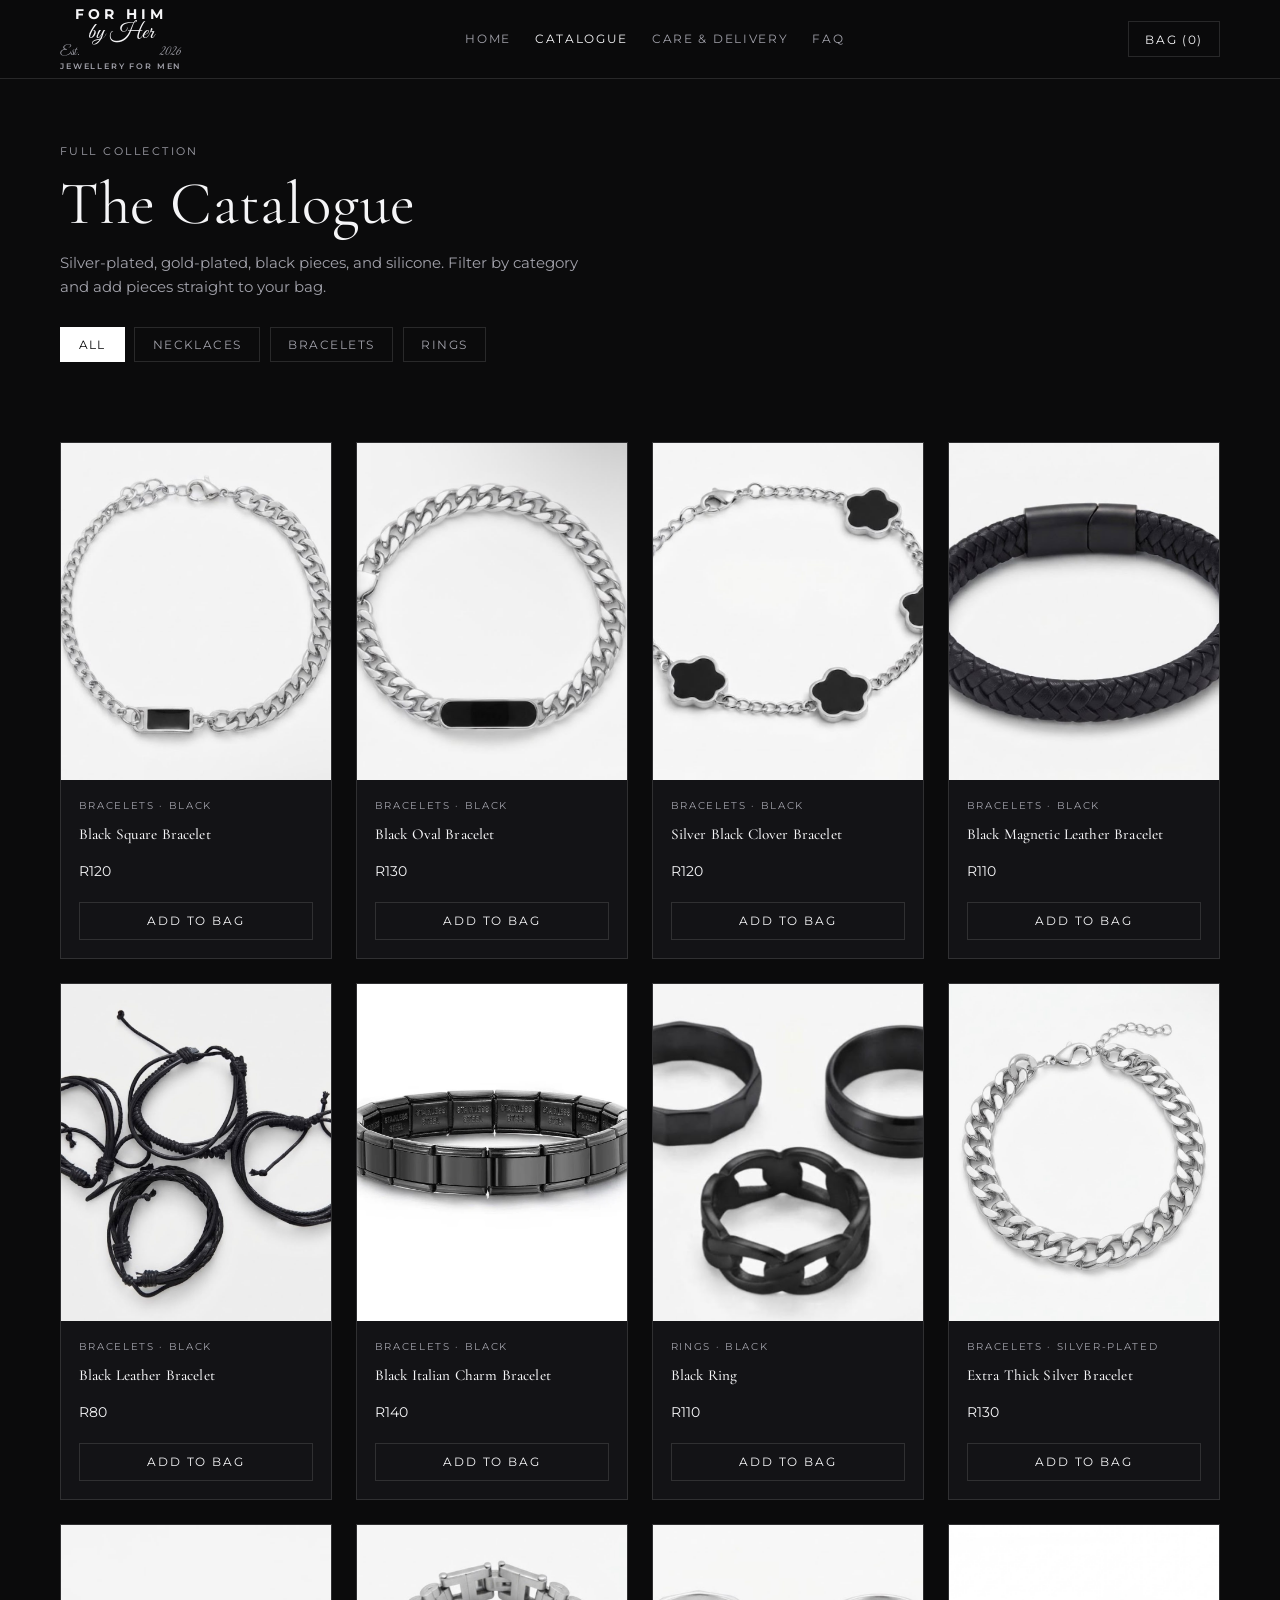
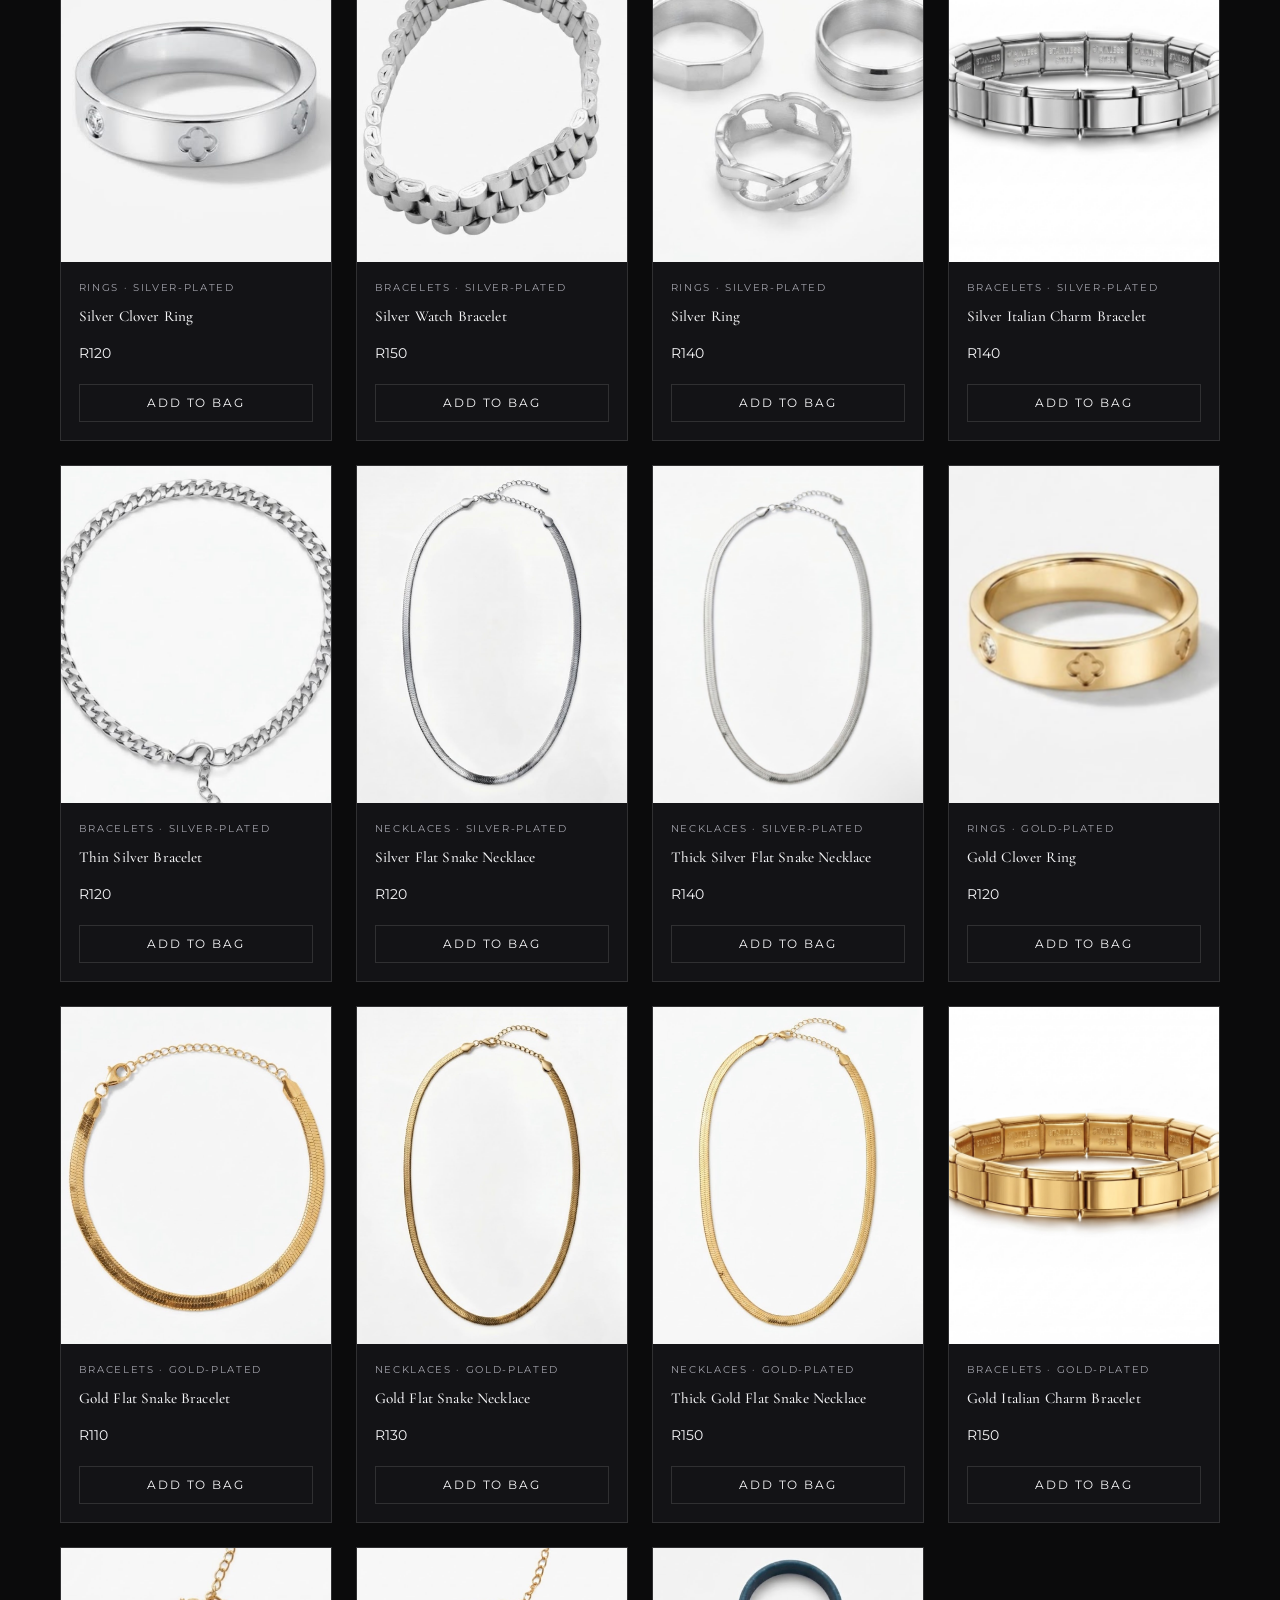
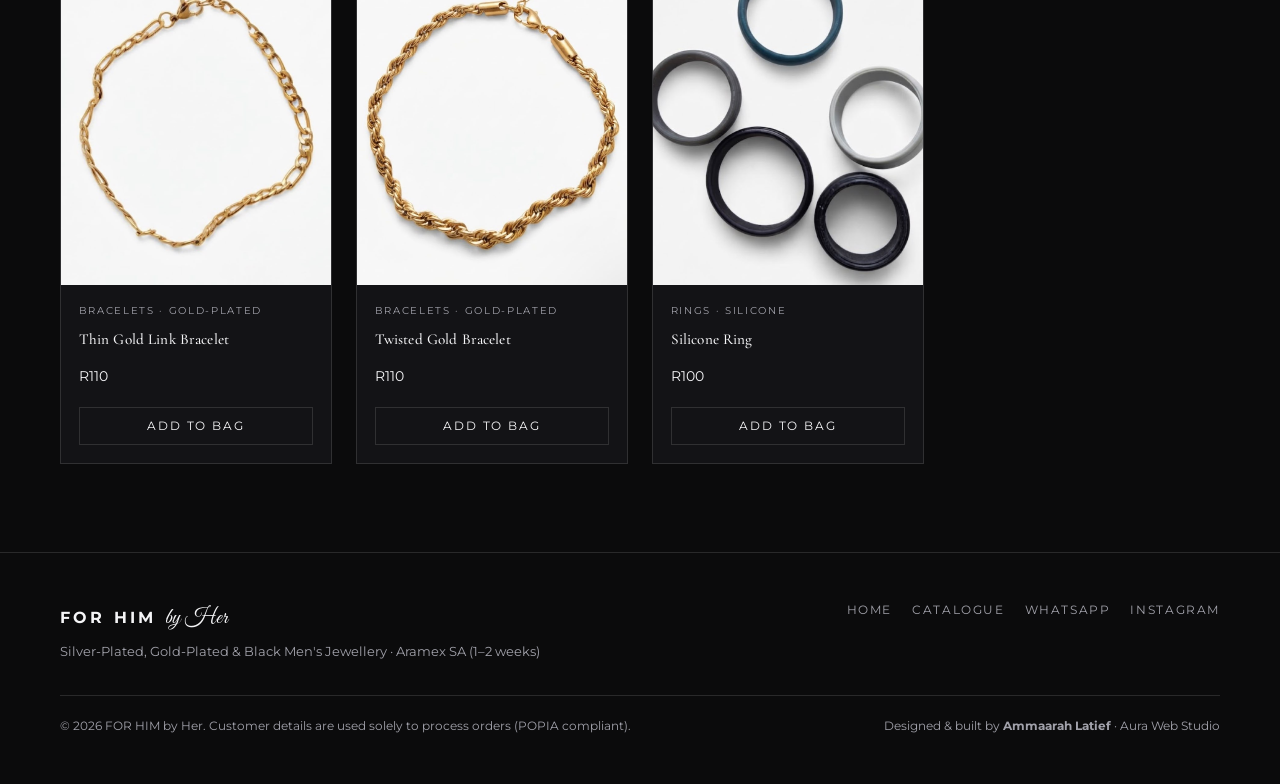
==== catalogue.html @ 45e83107 "add website files" ====
<!DOCTYPE html>
<html lang="en">
<head>
  <meta charset="UTF-8" />
  <meta name="viewport" content="width=device-width, initial-scale=1.0" />
  <title>Catalogue — FOR HIM by Her</title>
  <link rel="preconnect" href="https://fonts.googleapis.com" />
  <link rel="preconnect" href="https://fonts.gstatic.com" crossorigin />
  <link href="https://fonts.googleapis.com/css2?family=Cormorant+Garamond:ital,wght@0,400;0,600;1,400&family=Great+Vibes&family=Montserrat:wght@400;500;600;700&display=swap" rel="stylesheet" />
  <link rel="stylesheet" href="style.css" />
</head>
<body>

  <header class="site-header">
    <div class="container header-inner">
      <a href="index.html" class="brand-lockup" aria-label="FOR HIM by Her — Est. 2026 — Jewellery for Men">
        <span class="brand-top">FOR HIM</span>
        <span class="brand-script">by Her</span>
        <span class="brand-meta">
          <span>Est.</span>
          <span>2026</span>
        </span>
        <span class="brand-sub">JEWELLERY FOR MEN</span>
      </a>

      <nav class="main-nav">
        <a href="index.html">HOME</a>
        <a href="catalogue.html" class="active">CATALOGUE</a>
        <a href="index.html#guide">CARE &amp; DELIVERY</a>
        <a href="index.html#faq">FAQ</a>
      </nav>

      <button type="button" id="openBagBtn" class="bag-btn">
        BAG (<span id="bagCount">0</span>)
      </button>
    </div>
  </header>

  <main>
    <section class="catalogue-hero">
      <div class="container">
        <p class="eyebrow">FULL COLLECTION</p>
        <h1>The Catalogue</h1>
        <p class="hero-copy">
          Silver-plated, gold-plated, black pieces, and silicone. Filter by category and add pieces straight to your bag.
        </p>

        <div class="filter-bar" role="group" aria-label="Filter products">
          <button type="button" class="filter-btn active" data-category="all">All</button>
          <button type="button" class="filter-btn" data-category="necklaces">Necklaces</button>
          <button type="button" class="filter-btn" data-category="bracelets">Bracelets</button>
          <button type="button" class="filter-btn" data-category="rings">Rings</button>
        </div>
      </div>
    </section>

    <section class="section">
      <div class="container">
        <div id="catalogueGrid" class="product-grid"></div>
      </div>
    </section>
  </main>

  <div id="bagOverlay" class="bag-overlay"></div>
  <aside id="bagDrawer" class="bag-drawer" aria-label="Shopping Bag">
    <div class="bag-header">
      <h2>Your Bag</h2>
      <button type="button" id="closeBagBtn" class="icon-btn" aria-label="Close bag">×</button>
    </div>
    <div id="bagItems" class="bag-items"></div>
    <div class="bag-footer">
      <div class="bag-total">
        <span>Subtotal</span>
        <strong id="bagSubtotal">R0</strong>
      </div>
      <input type="text" id="customerName" class="bag-input" placeholder="Your Name" />
      <input type="text" id="customerContact" class="bag-input" placeholder="WhatsApp Number or Email" />
      <button type="button" id="checkoutBtn" class="btn-primary full-width">SEND ORDER ON WHATSAPP</button>
    </div>
  </aside>

  <footer class="site-footer">
    <div class="container footer-top">
      <div>
        <div class="footer-brand">FOR HIM <span>by Her</span></div>
        <p class="footer-note">Silver-Plated, Gold-Plated &amp; Black Men's Jewellery · Aramex SA (1–2 weeks)</p>
      </div>
      <div class="footer-links">
        <a href="index.html">HOME</a>
        <a href="catalogue.html">CATALOGUE</a>
        <a href="https://wa.me/27000000000" target="_blank" rel="noopener">WHATSAPP</a>
        <a href="https://instagram.com/forhimbyher" target="_blank" rel="noopener">INSTAGRAM</a>
      </div>
    </div>
    <div class="container footer-bottom">
      <p>© 2026 FOR HIM by Her. Customer details are used solely to process orders (POPIA compliant).</p>
      <p>Designed &amp; built by <strong>Ammaarah Latief</strong> · Aura Web Studio</p>
    </div>
  </footer>

  <script src="script.js"></script>
</body>
</html>
---- style.css ----
:root {
  --bg: #0b0b0c;
  --surface: #131316;
  --surface-2: #1a1a1f;
  --text: #f5f5f7;
  --muted: #a1a1aa;
  --line: rgba(255, 255, 255, 0.12);
  --accent: #ffffff;
  --accent-text: #0b0b0c;
}

* {
  box-sizing: border-box;
  margin: 0;
  padding: 0;
}

html {
  scroll-behavior: smooth;
}

body {
  background: var(--bg);
  color: var(--text);
  font-family: 'Montserrat', sans-serif;
  line-height: 1.6;
  overflow-x: hidden;
}

img {
  display: block;
  max-width: 100%;
}

a {
  color: inherit;
  text-decoration: none;
}

button,
input {
  font-family: inherit;
}

.container {
  width: min(1160px, 92%);
  margin: 0 auto;
}

.site-header {
  position: sticky;
  top: 0;
  z-index: 40;
  background: rgba(11, 11, 12, 0.92);
  backdrop-filter: blur(10px);
  border-bottom: 1px solid var(--line);
}

.header-inner {
  min-height: 78px;
  display: flex;
  align-items: center;
  justify-content: space-between;
  gap: 1.5rem;
}

.brand-lockup {
  display: inline-flex;
  flex-direction: column;
  align-items: center;
  line-height: 1;
  user-select: none;
}

.brand-top {
  font-size: 0.88rem;
  font-weight: 700;
  letter-spacing: 0.28em;
}

.brand-script {
  font-family: 'Great Vibes', cursive;
  font-size: 1.45rem;
  line-height: 0.9;
  margin-top: 2px;
}

.brand-meta {
  width: 100%;
  display: flex;
  justify-content: space-between;
  font-family: 'Great Vibes', cursive;
  font-size: 0.82rem;
  color: var(--muted);
  margin-top: 2px;
}

.brand-sub {
  font-size: 0.48rem;
  font-weight: 600;
  letter-spacing: 0.24em;
  color: var(--muted);
  margin-top: 4px;
}

.main-nav {
  display: flex;
  gap: 1.5rem;
  font-size: 0.75rem;
  letter-spacing: 0.14em;
}

.main-nav a {
  color: var(--muted);
  transition: color 0.2s ease;
}

.main-nav a:hover,
.main-nav a.active {
  color: var(--text);
}

.bag-btn {
  background: transparent;
  color: var(--text);
  border: 1px solid var(--line);
  padding: 0.6rem 1rem;
  font-size: 0.75rem;
  letter-spacing: 0.14em;
  cursor: pointer;
  transition: background-color 0.25s ease, color 0.25s ease;
}

.bag-btn:hover {
  background: var(--accent);
  color: var(--accent-text);
}

.hero {
  padding: 5.5rem 0 4rem;
}

.catalogue-hero {
  padding: 4rem 0 1.5rem;
}

.eyebrow {
  font-size: 0.7rem;
  letter-spacing: 0.22em;
  text-transform: uppercase;
  color: var(--muted);
  margin-bottom: 0.6rem;
}

h1, h2, h3 {
  font-family: 'Cormorant Garamond', serif;
  font-weight: 400;
  letter-spacing: 0.01em;
}

.hero h1,
.catalogue-hero h1 {
  font-size: clamp(2.4rem, 5vw, 3.8rem);
  line-height: 1.08;
  max-width: 18ch;
}

.hero-copy {
  margin-top: 1rem;
  max-width: 52ch;
  color: var(--muted);
  font-size: 0.92rem;
}

.hero-actions {
  display: flex;
  flex-wrap: wrap;
  gap: 0.9rem;
  margin-top: 2rem;
}

.btn-primary,
.btn-outline {
  display: inline-flex;
  align-items: center;
  justify-content: center;
  padding: 0.85rem 1.5rem;
  font-size: 0.75rem;
  letter-spacing: 0.16em;
  text-transform: uppercase;
  border: 1px solid var(--accent);
  cursor: pointer;
  transition: transform 0.25s ease, background-color 0.25s ease, color 0.25s ease;
}

.btn-primary {
  background: var(--accent);
  color: var(--accent-text);
}

.btn-primary:hover {
  transform: translateY(-2px);
  opacity: 0.92;
}

.btn-outline {
  background: transparent;
  color: var(--text);
  border-color: var(--line);
}

.btn-outline:hover {
  border-color: var(--accent);
  transform: translateY(-2px);
}

.section {
  padding: 3.5rem 0;
}

.section-bordered {
  border-top: 1px solid var(--line);
}

.section-head {
  display: flex;
  align-items: flex-end;
  justify-content: space-between;
  gap: 1rem;
  margin-bottom: 2rem;
}

.section-head h2 {
  font-size: 2.2rem;
}

.text-link {
  font-size: 0.75rem;
  letter-spacing: 0.14em;
  color: var(--muted);
}

.text-link:hover {
  color: var(--text);
}

.filter-bar {
  display: flex;
  flex-wrap: wrap;
  gap: 0.6rem;
  margin-top: 1.75rem;
}

.filter-btn {
  background: transparent;
  color: var(--muted);
  border: 1px solid var(--line);
  padding: 0.55rem 1.1rem;
  font-size: 0.75rem;
  letter-spacing: 0.12em;
  text-transform: uppercase;
  cursor: pointer;
  transition: all 0.2s ease;
}

.filter-btn.active,
.filter-btn:hover {
  background: var(--accent);
  color: var(--accent-text);
  border-color: var(--accent);
}

.product-grid {
  display: grid;
  grid-template-columns: repeat(auto-fill, minmax(250px, 1fr));
  gap: 1.5rem;
}

.product-card {
  background: var(--surface);
  border: 1px solid var(--line);
  display: flex;
  flex-direction: column;
  justify-content: space-between;
  transition: transform 0.25s ease, border-color 0.25s ease;
}

.product-card:hover {
  transform: translateY(-4px);
  border-color: rgba(255, 255, 255, 0.28);
}

.product-img-wrap {
  aspect-ratio: 4 / 5;
  background: var(--surface-2);
  overflow: hidden;
}

.product-img-wrap img {
  width: 100%;
  height: 100%;
  object-fit: cover;
  transition: transform 0.45s ease;
}

.product-card:hover .product-img-wrap img {
  transform: scale(1.04);
}

.product-body {
  padding: 1.1rem;
  display: flex;
  flex-direction: column;
  gap: 0.45rem;
  flex: 1;
}

.product-cat {
  font-size: 0.65rem;
  letter-spacing: 0.16em;
  text-transform: uppercase;
  color: var(--muted);
}

.product-title {
  font-size: 0.95rem;
  font-weight: 500;
}

.product-price {
  font-size: 0.9rem;
  color: var(--text);
  margin-top: auto;
  padding-top: 0.4rem;
}

.add-btn {
  margin-top: 0.75rem;
  width: 100%;
  padding: 0.7rem;
  background: transparent;
  color: var(--text);
  border: 1px solid var(--line);
  font-size: 0.72rem;
  letter-spacing: 0.16em;
  text-transform: uppercase;
  cursor: pointer;
  transition: background-color 0.2s ease, color 0.2s ease;
}

.add-btn:hover {
  background: var(--accent);
  color: var(--accent-text);
  border-color: var(--accent);
}

.info-grid {
  display: grid;
  grid-template-columns: repeat(auto-fit, minmax(280px, 1fr));
  gap: 1.5rem;
}

.info-card {
  background: var(--surface);
  border: 1px solid var(--line);
  padding: 1.75rem;
}

.info-card h3 {
  font-size: 1.75rem;
  margin-bottom: 0.6rem;
}

.info-card p {
  color: var(--muted);
  font-size: 0.88rem;
}

.faq-box {
  margin-top: 3.5rem;
}

.faq-box h2 {
  font-size: 2.1rem;
  margin-bottom: 1.25rem;
}

.faq-item {
  border-bottom: 1px solid var(--line);
  padding: 1rem 0;
}

.faq-item summary {
  cursor: pointer;
  list-style: none;
  font-size: 0.92rem;
  display: flex;
  justify-content: space-between;
  align-items: center;
}

.faq-item summary::-webkit-details-marker {
  display: none;
}

.faq-item summary::after {
  content: "+";
  font-size: 1.2rem;
  color: var(--muted);
  transition: transform 0.25s ease;
}

.faq-item[open] summary::after {
  transform: rotate(45deg);
}

.faq-item p {
  margin-top: 0.65rem;
  color: var(--muted);
  font-size: 0.86rem;
}

.bag-overlay {
  position: fixed;
  inset: 0;
  background: rgba(0, 0, 0, 0.65);
  opacity: 0;
  pointer-events: none;
  transition: opacity 0.25s ease;
  z-index: 50;
}

.bag-overlay.open {
  opacity: 1;
  pointer-events: auto;
}

.bag-drawer {
  position: fixed;
  top: 0;
  right: 0;
  width: min(400px, 100%);
  height: 100vh;
  background: var(--surface);
  border-left: 1px solid var(--line);
  transform: translateX(100%);
  transition: transform 0.3s ease;
  z-index: 60;
  display: flex;
  flex-direction: column;
}

.bag-drawer.open {
  transform: translateX(0);
}

.bag-header,
.bag-footer {
  padding: 1.25rem;
  border-bottom: 1px solid var(--line);
}

.bag-footer {
  border-bottom: 0;
  border-top: 1px solid var(--line);
}

.bag-header {
  display: flex;
  align-items: center;
  justify-content: space-between;
}

.icon-btn {
  background: none;
  border: 0;
  color: var(--text);
  font-size: 1.5rem;
  cursor: pointer;
}

.bag-items {
  flex: 1;
  overflow-y: auto;
  padding: 1.25rem;
  display: flex;
  flex-direction: column;
  gap: 1rem;
}

.bag-item {
  display: flex;
  justify-content: space-between;
  align-items: center;
  gap: 0.75rem;
  padding-bottom: 0.85rem;
  border-bottom: 1px solid var(--line);
  font-size: 0.85rem;
}

.bag-qty {
  display: flex;
  align-items: center;
  gap: 0.5rem;
}

.bag-qty button {
  width: 24px;
  height: 24px;
  background: transparent;
  border: 1px solid var(--line);
  color: var(--text);
  cursor: pointer;
}

.bag-total {
  display: flex;
  justify-content: space-between;
  margin-bottom: 0.9rem;
  font-size: 0.95rem;
}

.bag-input {
  width: 100%;
  padding: 0.7rem 0.8rem;
  margin-bottom: 0.65rem;
  background: var(--bg);
  border: 1px solid var(--line);
  color: var(--text);
  font-size: 0.85rem;
}

.full-width {
  width: 100%;
}

.site-footer {
  border-top: 1px solid var(--line);
  padding: 3rem 0;
  margin-top: 2rem;
}

.footer-top {
  display: flex;
  flex-wrap: wrap;
  justify-content: space-between;
  gap: 1.5rem;
}

.footer-brand {
  font-size: 1rem;
  font-weight: 700;
  letter-spacing: 0.2em;
}

.footer-brand span {
  font-family: 'Great Vibes', cursive;
  font-weight: 400;
  font-size: 1.4rem;
  letter-spacing: 0;
}

.footer-note {
  color: var(--muted);
  font-size: 0.8rem;
  margin-top: 0.35rem;
}

.footer-links {
  display: flex;
  flex-wrap: wrap;
  gap: 1.25rem;
  font-size: 0.72rem;
  letter-spacing: 0.14em;
  color: var(--muted);
}

.footer-links a:hover {
  color: var(--text);
}

.footer-bottom {
  margin-top: 2rem;
  padding-top: 1.25rem;
  border-top: 1px solid var(--line);
  display: flex;
  flex-wrap: wrap;
  justify-content: space-between;
  gap: 0.75rem;
  font-size: 0.78rem;
  color: var(--muted);
}

@media (max-width: 720px) {
  .main-nav {
    display: none;
  }
}
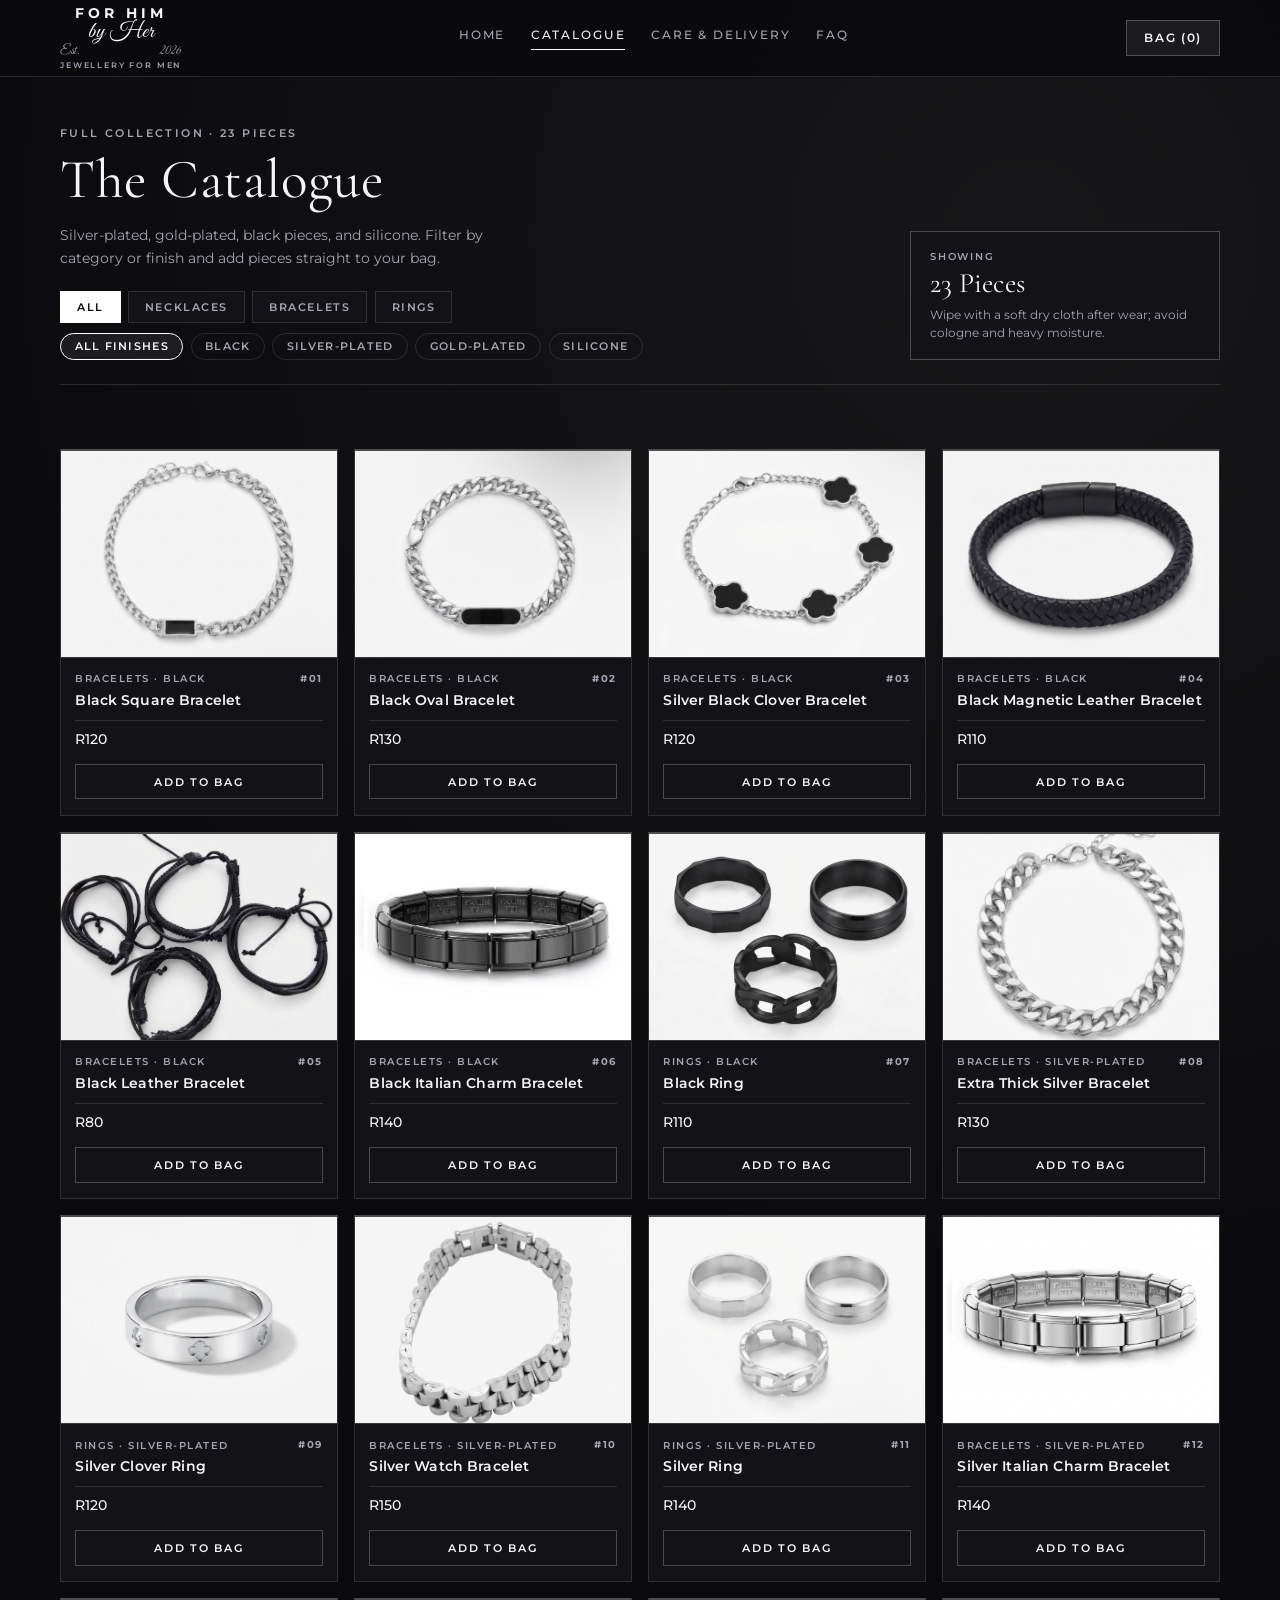
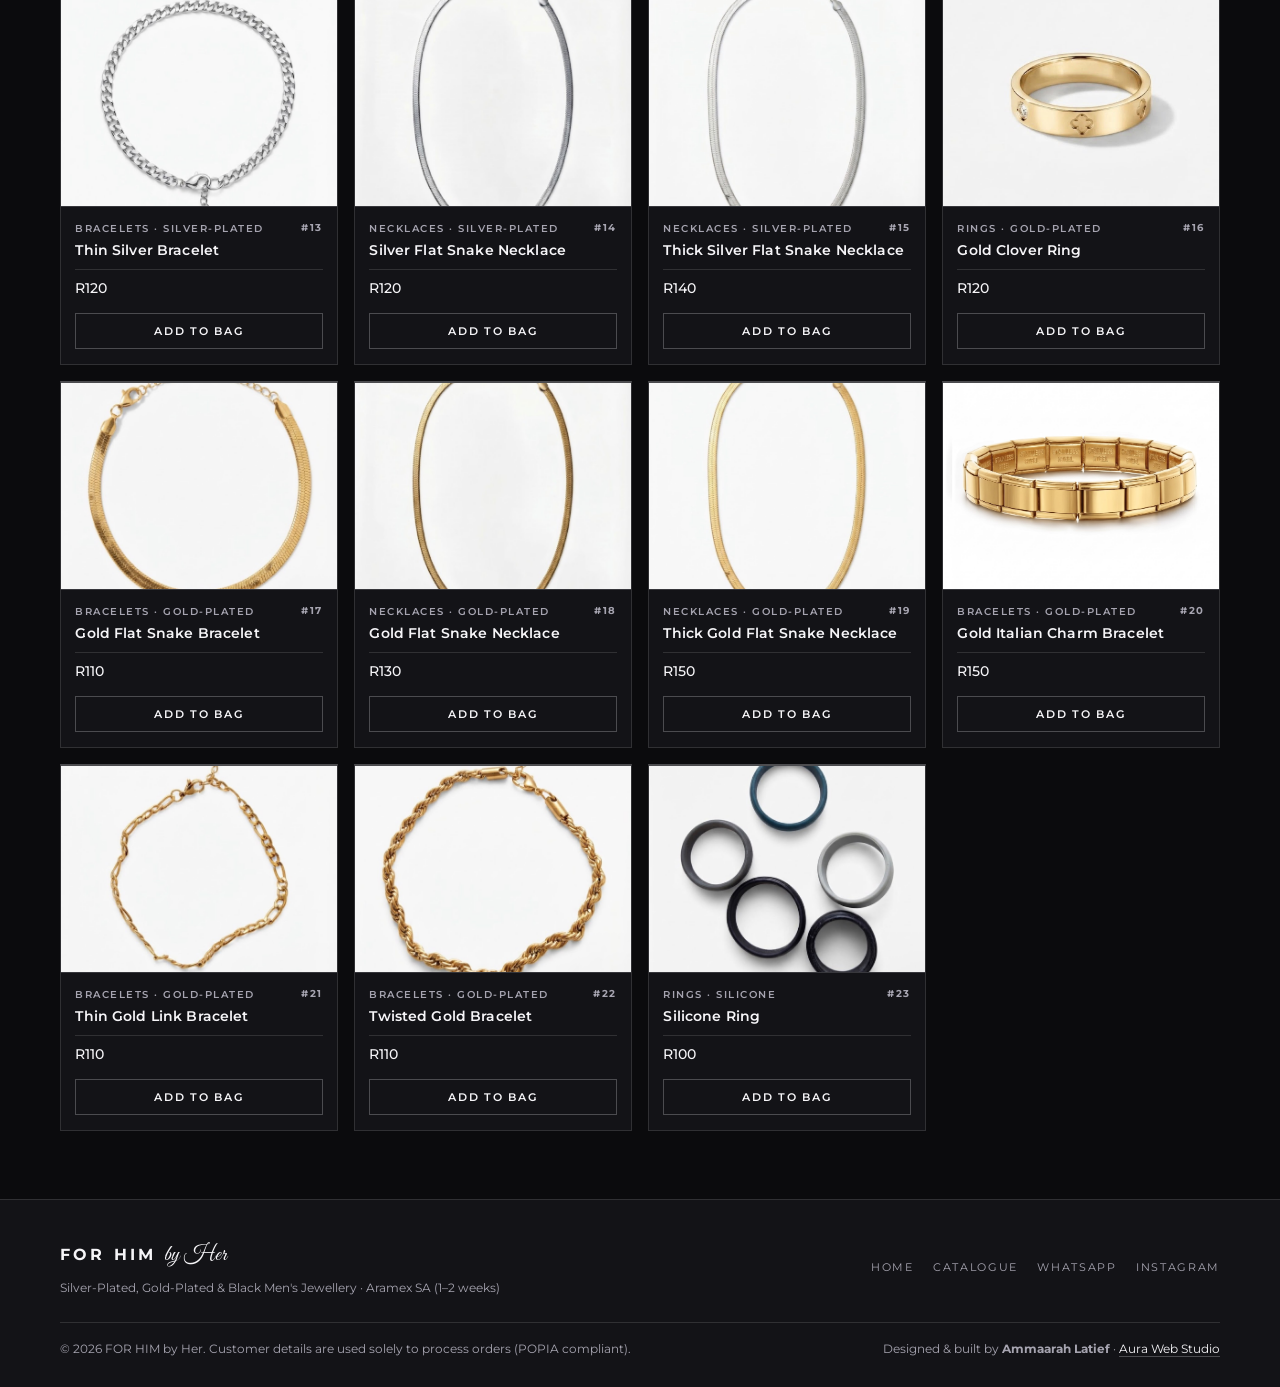
==== commit ba804763: "update index.html, catalogue.html, script.js, style.css" ====
--- a/catalogue.html
+++ b/catalogue.html
@@ -4,6 +4,7 @@
   <meta charset="UTF-8" />
   <meta name="viewport" content="width=device-width, initial-scale=1.0" />
   <title>Catalogue — FOR HIM by Her</title>
+  <link rel="icon" type="image/jpeg" href="images/for-him-by-her-logo.jpg" />
   <link rel="preconnect" href="https://fonts.googleapis.com" />
   <link rel="preconnect" href="https://fonts.gstatic.com" crossorigin />
   <link href="https://fonts.googleapis.com/css2?family=Cormorant+Garamond:ital,wght@0,400;0,600;1,400&family=Great+Vibes&family=Montserrat:wght@400;500;600;700&display=swap" rel="stylesheet" />
@@ -38,25 +39,45 @@
 
   <main>
     <section class="catalogue-hero">
-      <div class="container">
-        <p class="eyebrow">FULL COLLECTION</p>
-        <h1>The Catalogue</h1>
-        <p class="hero-copy">
-          Silver-plated, gold-plated, black pieces, and silicone. Filter by category and add pieces straight to your bag.
-        </p>
+      <div class="container catalogue-banner">
+        <div class="catalogue-banner-main">
+          <p class="eyebrow">FULL COLLECTION · 23 PIECES</p>
+          <h1>The Catalogue</h1>
+          <p class="hero-copy">
+            Silver-plated, gold-plated, black pieces, and silicone. Filter by category or finish and add pieces straight to your bag.
+          </p>
 
-        <div class="filter-bar" role="group" aria-label="Filter products">
-          <button type="button" class="filter-btn active" data-category="all">All</button>
-          <button type="button" class="filter-btn" data-category="necklaces">Necklaces</button>
-          <button type="button" class="filter-btn" data-category="bracelets">Bracelets</button>
-          <button type="button" class="filter-btn" data-category="rings">Rings</button>
+          <div class="filter-controls">
+            <div class="filter-bar" role="group" aria-label="Filter by category">
+              <button type="button" class="filter-btn active" data-category="all">All</button>
+              <button type="button" class="filter-btn" data-category="necklaces">Necklaces</button>
+              <button type="button" class="filter-btn" data-category="bracelets">Bracelets</button>
+              <button type="button" class="filter-btn" data-category="rings">Rings</button>
+            </div>
+
+            <div class="finish-bar" role="group" aria-label="Filter by finish">
+              <button type="button" class="finish-btn active" data-finish="all">All Finishes</button>
+              <button type="button" class="finish-btn" data-finish="Black">Black</button>
+              <button type="button" class="finish-btn" data-finish="Silver-Plated">Silver-Plated</button>
+              <button type="button" class="finish-btn" data-finish="Gold-Plated">Gold-Plated</button>
+              <button type="button" class="finish-btn" data-finish="Silicone">Silicone</button>
+            </div>
+          </div>
         </div>
+
+        <aside class="catalogue-index-meta" aria-label="Catalogue summary">
+          <div class="meta-box">
+            <span class="meta-label">Showing</span>
+            <strong id="catalogueCount">23 Pieces</strong>
+            <p>Wipe with a soft dry cloth after wear; avoid cologne and heavy moisture.</p>
+          </div>
+        </aside>
       </div>
     </section>
 
-    <section class="section">
+    <section class="section catalogue-section">
       <div class="container">
-        <div id="catalogueGrid" class="product-grid"></div>
+        <div id="catalogueGrid" class="product-grid catalogue-grid"></div>
       </div>
     </section>
   </main>
@@ -88,13 +109,13 @@
       <div class="footer-links">
         <a href="index.html">HOME</a>
         <a href="catalogue.html">CATALOGUE</a>
-        <a href="https://wa.me/27000000000" target="_blank" rel="noopener">WHATSAPP</a>
-        <a href="https://instagram.com/forhimbyher" target="_blank" rel="noopener">INSTAGRAM</a>
+        <a href="https://wa.me/27839561961" target="_blank" rel="noopener noreferrer">WHATSAPP</a>
+        <a href="https://instagram.com/forhimbyher_" target="_blank" rel="noopener noreferrer">INSTAGRAM</a>
       </div>
     </div>
     <div class="container footer-bottom">
       <p>© 2026 FOR HIM by Her. Customer details are used solely to process orders (POPIA compliant).</p>
-      <p>Designed &amp; built by <strong>Ammaarah Latief</strong> · Aura Web Studio</p>
+      <p>Designed &amp; built by <strong>Ammaarah Latief</strong> · <a href="https://aurawebstudio.co.za" target="_blank" rel="noopener noreferrer">Aura Web Studio</a></p>
     </div>
   </footer>
 
--- a/style.css
+++ b/style.css
@@ -1,15 +1,19 @@
 :root {
-  --bg: #0b0b0c;
-  --surface: #131316;
-  --surface-2: #1a1a1f;
-  --text: #f5f5f7;
-  --muted: #a1a1aa;
+  --bg: #0b0b0d;
+  --surface: #131317;
+  --surface-2: #1b1b21;
+  --text: #f6f5f8;
+  --muted: #a6a4b0;
   --line: rgba(255, 255, 255, 0.12);
+  --line-strong: rgba(255, 255, 255, 0.24);
   --accent: #ffffff;
-  --accent-text: #0b0b0c;
-}
-
-* {
+  --accent-soft: rgba(255, 255, 255, 0.07);
+  --accent-text: #0b0b0d;
+}
+
+*,
+*::before,
+*::after {
   box-sizing: border-box;
   margin: 0;
   padding: 0;
@@ -17,10 +21,13 @@
 
 html {
   scroll-behavior: smooth;
+  scroll-padding-top: 84px;
 }
 
 body {
-  background: var(--bg);
+  background:
+    radial-gradient(circle at 80% 8%, rgba(255, 255, 255, 0.05), transparent 36%),
+    var(--bg);
   color: var(--text);
   font-family: 'Montserrat', sans-serif;
   line-height: 1.6;
@@ -47,17 +54,18 @@
   margin: 0 auto;
 }
 
+/* Header */
 .site-header {
   position: sticky;
   top: 0;
   z-index: 40;
-  background: rgba(11, 11, 12, 0.92);
-  backdrop-filter: blur(10px);
+  background: rgba(11, 11, 13, 0.9);
+  backdrop-filter: blur(14px);
   border-bottom: 1px solid var(--line);
 }
 
 .header-inner {
-  min-height: 78px;
+  min-height: 76px;
   display: flex;
   align-items: center;
   justify-content: space-between;
@@ -105,51 +113,107 @@
 
 .main-nav {
   display: flex;
-  gap: 1.5rem;
-  font-size: 0.75rem;
-  letter-spacing: 0.14em;
+  gap: 1.6rem;
+  font-size: 0.72rem;
+  font-weight: 500;
+  letter-spacing: 0.16em;
 }
 
 .main-nav a {
   color: var(--muted);
-  transition: color 0.2s ease;
+  padding-bottom: 4px;
+  border-bottom: 1px solid transparent;
+  transition: color 0.2s ease, border-color 0.2s ease;
 }
 
 .main-nav a:hover,
 .main-nav a.active {
   color: var(--text);
+  border-bottom-color: var(--accent);
 }
 
 .bag-btn {
-  background: transparent;
-  color: var(--text);
-  border: 1px solid var(--line);
-  padding: 0.6rem 1rem;
-  font-size: 0.75rem;
-  letter-spacing: 0.14em;
+  background: var(--accent-soft);
+  color: var(--text);
+  border: 1px solid var(--line-strong);
+  padding: 0.62rem 1.05rem;
+  font-size: 0.72rem;
+  font-weight: 600;
+  letter-spacing: 0.15em;
   cursor: pointer;
-  transition: background-color 0.25s ease, color 0.25s ease;
+  transition: background-color 0.2s ease, color 0.2s ease, border-color 0.2s ease;
 }
 
 .bag-btn:hover {
   background: var(--accent);
   color: var(--accent-text);
-}
-
+  border-color: var(--accent);
+}
+
+/* Hero */
 .hero {
-  padding: 5.5rem 0 4rem;
+  padding: 3.5rem 0 3rem;
 }
 
 .catalogue-hero {
-  padding: 4rem 0 1.5rem;
+  padding: 3rem 0 1.25rem;
+}
+
+.hero-grid {
+  display: grid;
+  grid-template-columns: 1.25fr 0.75fr;
+  gap: 2.5rem;
+  align-items: center;
+}
+
+.hero-spotlight {
+  display: flex;
+  justify-content: flex-end;
+}
+
+.spotlight-card {
+  width: 100%;
+  max-width: 290px;
+  background: var(--surface);
+  border: 1px solid var(--line-strong);
+  padding: 0.65rem;
+  box-shadow: 0 18px 40px rgba(0, 0, 0, 0.45);
+}
+
+.spotlight-card img {
+  width: 100%;
+  aspect-ratio: 4 / 3;
+  object-fit: cover;
+  background: var(--surface-2);
+}
+
+.spotlight-caption {
+  padding: 0.75rem 0.35rem 0.25rem;
+  display: flex;
+  flex-direction: column;
+  gap: 0.2rem;
+}
+
+.spotlight-caption span {
+  font-size: 0.65rem;
+  letter-spacing: 0.18em;
+  text-transform: uppercase;
+  color: var(--muted);
+}
+
+.spotlight-caption strong {
+  font-size: 0.78rem;
+  font-weight: 500;
+  color: var(--text);
 }
 
 .eyebrow {
-  font-size: 0.7rem;
+  font-size: 0.68rem;
+  font-weight: 600;
   letter-spacing: 0.22em;
   text-transform: uppercase;
   color: var(--muted);
-  margin-bottom: 0.6rem;
+  margin-bottom: 0.55rem;
 }
 
 h1, h2, h3 {
@@ -160,23 +224,23 @@
 
 .hero h1,
 .catalogue-hero h1 {
-  font-size: clamp(2.4rem, 5vw, 3.8rem);
-  line-height: 1.08;
-  max-width: 18ch;
+  font-size: clamp(2.2rem, 4.4vw, 3.45rem);
+  line-height: 1.06;
+  max-width: 19ch;
 }
 
 .hero-copy {
-  margin-top: 1rem;
-  max-width: 52ch;
-  color: var(--muted);
-  font-size: 0.92rem;
+  margin-top: 0.9rem;
+  max-width: 50ch;
+  color: var(--muted);
+  font-size: 0.88rem;
 }
 
 .hero-actions {
   display: flex;
   flex-wrap: wrap;
-  gap: 0.9rem;
-  margin-top: 2rem;
+  gap: 0.8rem;
+  margin-top: 1.6rem;
 }
 
 .btn-primary,
@@ -184,13 +248,14 @@
   display: inline-flex;
   align-items: center;
   justify-content: center;
-  padding: 0.85rem 1.5rem;
-  font-size: 0.75rem;
+  padding: 0.8rem 1.45rem;
+  font-size: 0.72rem;
+  font-weight: 600;
   letter-spacing: 0.16em;
   text-transform: uppercase;
   border: 1px solid var(--accent);
   cursor: pointer;
-  transition: transform 0.25s ease, background-color 0.25s ease, color 0.25s ease;
+  transition: transform 0.2s ease, background-color 0.2s ease, color 0.2s ease, border-color 0.2s ease;
 }
 
 .btn-primary {
@@ -199,23 +264,25 @@
 }
 
 .btn-primary:hover {
-  transform: translateY(-2px);
-  opacity: 0.92;
+  transform: translateY(-1px);
+  background: #e6e5ea;
 }
 
 .btn-outline {
   background: transparent;
   color: var(--text);
-  border-color: var(--line);
+  border-color: var(--line-strong);
 }
 
 .btn-outline:hover {
   border-color: var(--accent);
-  transform: translateY(-2px);
-}
-
+  background: var(--accent-soft);
+  transform: translateY(-1px);
+}
+
+/* Sections */
 .section {
-  padding: 3.5rem 0;
+  padding: 2.75rem 0;
 }
 
 .section-bordered {
@@ -227,37 +294,52 @@
   align-items: flex-end;
   justify-content: space-between;
   gap: 1rem;
-  margin-bottom: 2rem;
+  margin-bottom: 1.5rem;
 }
 
 .section-head h2 {
-  font-size: 2.2rem;
+  font-size: clamp(1.85rem, 3vw, 2.35rem);
+  line-height: 1.05;
 }
 
 .text-link {
-  font-size: 0.75rem;
+  font-size: 0.72rem;
+  letter-spacing: 0.15em;
+  color: var(--muted);
+  border-bottom: 1px solid transparent;
+  padding-bottom: 2px;
+  transition: color 0.2s ease, border-color 0.2s ease;
+}
+
+.text-link:hover {
+  color: var(--text);
+  border-bottom-color: var(--text);
+}
+
+/* Filter Bar */
+.filter-controls {
+  display: flex;
+  flex-direction: column;
+  gap: 0.65rem;
+  margin-top: 1.35rem;
+}
+
+.filter-bar,
+.finish-bar {
+  display: flex;
+  flex-wrap: wrap;
+  gap: 0.45rem;
+  margin-top: 0;
+}
+
+.filter-btn {
+  background: var(--surface);
+  color: var(--muted);
+  border: 1px solid var(--line);
+  padding: 0.5rem 1rem;
+  font-size: 0.7rem;
+  font-weight: 600;
   letter-spacing: 0.14em;
-  color: var(--muted);
-}
-
-.text-link:hover {
-  color: var(--text);
-}
-
-.filter-bar {
-  display: flex;
-  flex-wrap: wrap;
-  gap: 0.6rem;
-  margin-top: 1.75rem;
-}
-
-.filter-btn {
-  background: transparent;
-  color: var(--muted);
-  border: 1px solid var(--line);
-  padding: 0.55rem 1.1rem;
-  font-size: 0.75rem;
-  letter-spacing: 0.12em;
   text-transform: uppercase;
   cursor: pointer;
   transition: all 0.2s ease;
@@ -270,10 +352,73 @@
   border-color: var(--accent);
 }
 
+.finish-btn {
+  background: transparent;
+  color: var(--muted);
+  border: 1px solid var(--line);
+  border-radius: 999px;
+  padding: 0.36rem 0.85rem;
+  font-size: 0.66rem;
+  font-weight: 600;
+  letter-spacing: 0.12em;
+  text-transform: uppercase;
+  cursor: pointer;
+  transition: all 0.2s ease;
+}
+
+.finish-btn.active,
+.finish-btn:hover {
+  border-color: var(--accent);
+  color: var(--text);
+  background: var(--accent-soft);
+}
+
+/* Catalogue Editorial Banner */
+.catalogue-banner {
+  display: grid;
+  grid-template-columns: 1.45fr 0.55fr;
+  gap: 2rem;
+  align-items: end;
+  padding-bottom: 1.5rem;
+  border-bottom: 1px solid var(--line);
+}
+
+.meta-box {
+  background: var(--surface);
+  border: 1px solid var(--line-strong);
+  padding: 1.1rem 1.2rem;
+}
+
+.meta-label {
+  display: block;
+  font-size: 0.62rem;
+  font-weight: 600;
+  letter-spacing: 0.18em;
+  text-transform: uppercase;
+  color: var(--muted);
+}
+
+.meta-box strong {
+  display: block;
+  font-family: 'Cormorant Garamond', serif;
+  font-size: 1.75rem;
+  font-weight: 400;
+  line-height: 1.1;
+  margin: 0.2rem 0 0.45rem;
+}
+
+.meta-box p {
+  font-size: 0.75rem;
+  line-height: 1.45;
+  color: var(--muted);
+}
+
+/* Compact Product Grid & Cards */
 .product-grid {
   display: grid;
-  grid-template-columns: repeat(auto-fill, minmax(250px, 1fr));
-  gap: 1.5rem;
+  grid-template-columns: repeat(4, 1fr);
+  gap: 1rem;
+  align-items: start;
 }
 
 .product-card {
@@ -281,71 +426,98 @@
   border: 1px solid var(--line);
   display: flex;
   flex-direction: column;
-  justify-content: space-between;
-  transition: transform 0.25s ease, border-color 0.25s ease;
+  transition: transform 0.22s ease, border-color 0.22s ease;
 }
 
 .product-card:hover {
-  transform: translateY(-4px);
-  border-color: rgba(255, 255, 255, 0.28);
+  transform: translateY(-3px);
+  border-color: var(--line-strong);
+}
+
+.catalogue-grid .product-card {
+  border-top: 2px solid var(--line-strong);
 }
 
 .product-img-wrap {
-  aspect-ratio: 4 / 5;
+  aspect-ratio: 4 / 3;
   background: var(--surface-2);
   overflow: hidden;
+  border-bottom: 1px solid var(--line);
 }
 
 .product-img-wrap img {
   width: 100%;
   height: 100%;
   object-fit: cover;
-  transition: transform 0.45s ease;
+  transition: transform 0.4s ease;
 }
 
 .product-card:hover .product-img-wrap img {
-  transform: scale(1.04);
+  transform: scale(1.03);
 }
 
 .product-body {
-  padding: 1.1rem;
+  padding: 0.85rem 0.9rem 0.95rem;
   display: flex;
   flex-direction: column;
-  gap: 0.45rem;
-  flex: 1;
+  gap: 0.3rem;
+}
+
+.product-top-row {
+  display: flex;
+  justify-content: space-between;
+  align-items: center;
+  gap: 0.5rem;
 }
 
 .product-cat {
-  font-size: 0.65rem;
-  letter-spacing: 0.16em;
+  font-size: 0.62rem;
+  font-weight: 600;
+  letter-spacing: 0.15em;
   text-transform: uppercase;
   color: var(--muted);
 }
 
+.piece-num {
+  font-size: 0.64rem;
+  font-weight: 700;
+  letter-spacing: 0.14em;
+  color: var(--muted);
+}
+
 .product-title {
-  font-size: 0.95rem;
+  font-family: 'Montserrat', sans-serif;
+  font-size: 0.86rem;
+  font-weight: 600;
+  line-height: 1.3;
+}
+
+.product-price {
+  font-size: 0.86rem;
   font-weight: 500;
-}
-
-.product-price {
-  font-size: 0.9rem;
-  color: var(--text);
-  margin-top: auto;
-  padding-top: 0.4rem;
+  color: var(--text);
+  margin-top: 0.15rem;
+}
+
+.catalogue-grid .product-price {
+  border-top: 1px solid var(--line);
+  padding-top: 0.45rem;
+  margin-top: 0.3rem;
 }
 
 .add-btn {
-  margin-top: 0.75rem;
+  margin-top: 0.55rem;
   width: 100%;
-  padding: 0.7rem;
+  padding: 0.62rem 0.75rem;
   background: transparent;
   color: var(--text);
-  border: 1px solid var(--line);
-  font-size: 0.72rem;
+  border: 1px solid var(--line-strong);
+  font-size: 0.68rem;
+  font-weight: 600;
   letter-spacing: 0.16em;
   text-transform: uppercase;
   cursor: pointer;
-  transition: background-color 0.2s ease, color 0.2s ease;
+  transition: background-color 0.2s ease, color 0.2s ease, border-color 0.2s ease;
 }
 
 .add-btn:hover {
@@ -354,46 +526,53 @@
   border-color: var(--accent);
 }
 
+/* Info Cards & FAQ */
 .info-grid {
   display: grid;
   grid-template-columns: repeat(auto-fit, minmax(280px, 1fr));
-  gap: 1.5rem;
+  gap: 1.15rem;
 }
 
 .info-card {
   background: var(--surface);
   border: 1px solid var(--line);
-  padding: 1.75rem;
+  padding: 1.4rem 1.5rem;
 }
 
 .info-card h3 {
-  font-size: 1.75rem;
-  margin-bottom: 0.6rem;
+  font-size: 1.55rem;
+  margin-bottom: 0.45rem;
 }
 
 .info-card p {
   color: var(--muted);
-  font-size: 0.88rem;
+  font-size: 0.84rem;
+}
+
+.info-card strong {
+  color: var(--text);
+  font-weight: 600;
 }
 
 .faq-box {
-  margin-top: 3.5rem;
+  margin-top: 2.5rem;
 }
 
 .faq-box h2 {
-  font-size: 2.1rem;
-  margin-bottom: 1.25rem;
+  font-size: 1.95rem;
+  margin-bottom: 0.9rem;
 }
 
 .faq-item {
   border-bottom: 1px solid var(--line);
-  padding: 1rem 0;
+  padding: 0.85rem 0;
 }
 
 .faq-item summary {
   cursor: pointer;
   list-style: none;
-  font-size: 0.92rem;
+  font-size: 0.88rem;
+  font-weight: 500;
   display: flex;
   justify-content: space-between;
   align-items: center;
@@ -405,9 +584,9 @@
 
 .faq-item summary::after {
   content: "+";
-  font-size: 1.2rem;
-  color: var(--muted);
-  transition: transform 0.25s ease;
+  font-size: 1.15rem;
+  color: var(--muted);
+  transition: transform 0.2s ease;
 }
 
 .faq-item[open] summary::after {
@@ -415,15 +594,17 @@
 }
 
 .faq-item p {
-  margin-top: 0.65rem;
-  color: var(--muted);
-  font-size: 0.86rem;
-}
-
+  margin-top: 0.5rem;
+  color: var(--muted);
+  font-size: 0.84rem;
+  max-width: 68ch;
+}
+
+/* Bag Overlay & Drawer */
 .bag-overlay {
   position: fixed;
   inset: 0;
-  background: rgba(0, 0, 0, 0.65);
+  background: rgba(0, 0, 0, 0.68);
   opacity: 0;
   pointer-events: none;
   transition: opacity 0.25s ease;
@@ -442,9 +623,9 @@
   width: min(400px, 100%);
   height: 100vh;
   background: var(--surface);
-  border-left: 1px solid var(--line);
+  border-left: 1px solid var(--line-strong);
   transform: translateX(100%);
-  transition: transform 0.3s ease;
+  transition: transform 0.28s ease;
   z-index: 60;
   display: flex;
   flex-direction: column;
@@ -456,19 +637,24 @@
 
 .bag-header,
 .bag-footer {
-  padding: 1.25rem;
+  padding: 1.15rem 1.25rem;
   border-bottom: 1px solid var(--line);
 }
 
 .bag-footer {
   border-bottom: 0;
   border-top: 1px solid var(--line);
+  background: var(--surface-2);
 }
 
 .bag-header {
   display: flex;
   align-items: center;
   justify-content: space-between;
+}
+
+.bag-header h2 {
+  font-size: 1.65rem;
 }
 
 .icon-btn {
@@ -476,16 +662,17 @@
   border: 0;
   color: var(--text);
   font-size: 1.5rem;
+  line-height: 1;
   cursor: pointer;
 }
 
 .bag-items {
   flex: 1;
   overflow-y: auto;
-  padding: 1.25rem;
+  padding: 1.15rem 1.25rem;
   display: flex;
   flex-direction: column;
-  gap: 1rem;
+  gap: 0.85rem;
 }
 
 .bag-item {
@@ -493,62 +680,75 @@
   justify-content: space-between;
   align-items: center;
   gap: 0.75rem;
-  padding-bottom: 0.85rem;
+  padding-bottom: 0.75rem;
   border-bottom: 1px solid var(--line);
-  font-size: 0.85rem;
+  font-size: 0.82rem;
 }
 
 .bag-qty {
   display: flex;
   align-items: center;
-  gap: 0.5rem;
+  gap: 0.45rem;
 }
 
 .bag-qty button {
   width: 24px;
   height: 24px;
-  background: transparent;
-  border: 1px solid var(--line);
+  background: var(--bg);
+  border: 1px solid var(--line-strong);
   color: var(--text);
   cursor: pointer;
 }
 
+.bag-qty button:hover {
+  background: var(--accent);
+  color: var(--accent-text);
+}
+
 .bag-total {
   display: flex;
   justify-content: space-between;
-  margin-bottom: 0.9rem;
-  font-size: 0.95rem;
+  margin-bottom: 0.8rem;
+  font-size: 0.9rem;
 }
 
 .bag-input {
   width: 100%;
-  padding: 0.7rem 0.8rem;
-  margin-bottom: 0.65rem;
+  padding: 0.68rem 0.78rem;
+  margin-bottom: 0.6rem;
   background: var(--bg);
-  border: 1px solid var(--line);
-  color: var(--text);
-  font-size: 0.85rem;
+  border: 1px solid var(--line-strong);
+  color: var(--text);
+  font-size: 0.82rem;
+}
+
+.bag-input:focus {
+  outline: none;
+  border-color: var(--accent);
 }
 
 .full-width {
   width: 100%;
 }
 
+/* Footer */
 .site-footer {
   border-top: 1px solid var(--line);
-  padding: 3rem 0;
-  margin-top: 2rem;
+  background: var(--surface);
+  padding: 2.4rem 0 1.8rem;
+  margin-top: 1.5rem;
 }
 
 .footer-top {
   display: flex;
   flex-wrap: wrap;
   justify-content: space-between;
-  gap: 1.5rem;
+  align-items: center;
+  gap: 1.25rem;
 }
 
 .footer-brand {
-  font-size: 1rem;
+  font-size: 0.98rem;
   font-weight: 700;
   letter-spacing: 0.2em;
 }
@@ -556,22 +756,22 @@
 .footer-brand span {
   font-family: 'Great Vibes', cursive;
   font-weight: 400;
-  font-size: 1.4rem;
+  font-size: 1.38rem;
   letter-spacing: 0;
 }
 
 .footer-note {
   color: var(--muted);
-  font-size: 0.8rem;
-  margin-top: 0.35rem;
+  font-size: 0.78rem;
+  margin-top: 0.25rem;
 }
 
 .footer-links {
   display: flex;
   flex-wrap: wrap;
-  gap: 1.25rem;
-  font-size: 0.72rem;
-  letter-spacing: 0.14em;
+  gap: 1.2rem;
+  font-size: 0.7rem;
+  letter-spacing: 0.15em;
   color: var(--muted);
 }
 
@@ -580,19 +780,51 @@
 }
 
 .footer-bottom {
-  margin-top: 2rem;
-  padding-top: 1.25rem;
+  margin-top: 1.5rem;
+  padding-top: 1rem;
   border-top: 1px solid var(--line);
   display: flex;
   flex-wrap: wrap;
   justify-content: space-between;
   gap: 0.75rem;
-  font-size: 0.78rem;
-  color: var(--muted);
+  font-size: 0.75rem;
+  color: var(--muted);
+}
+
+.footer-bottom a {
+  color: var(--text);
+  border-bottom: 1px solid var(--line-strong);
+}
+
+@media (max-width: 960px) {
+  .product-grid {
+    grid-template-columns: repeat(3, 1fr);
+  }
+}
+
+@media (max-width: 820px) {
+  .catalogue-banner {
+    grid-template-columns: 1fr;
+    gap: 1.25rem;
+  }
 }
 
 @media (max-width: 720px) {
   .main-nav {
     display: none;
   }
+
+  .hero-grid {
+    grid-template-columns: 1fr;
+    gap: 1.75rem;
+  }
+
+  .hero-spotlight {
+    justify-content: flex-start;
+  }
+
+  .product-grid {
+    grid-template-columns: repeat(2, 1fr);
+    gap: 0.75rem;
+  }
 }
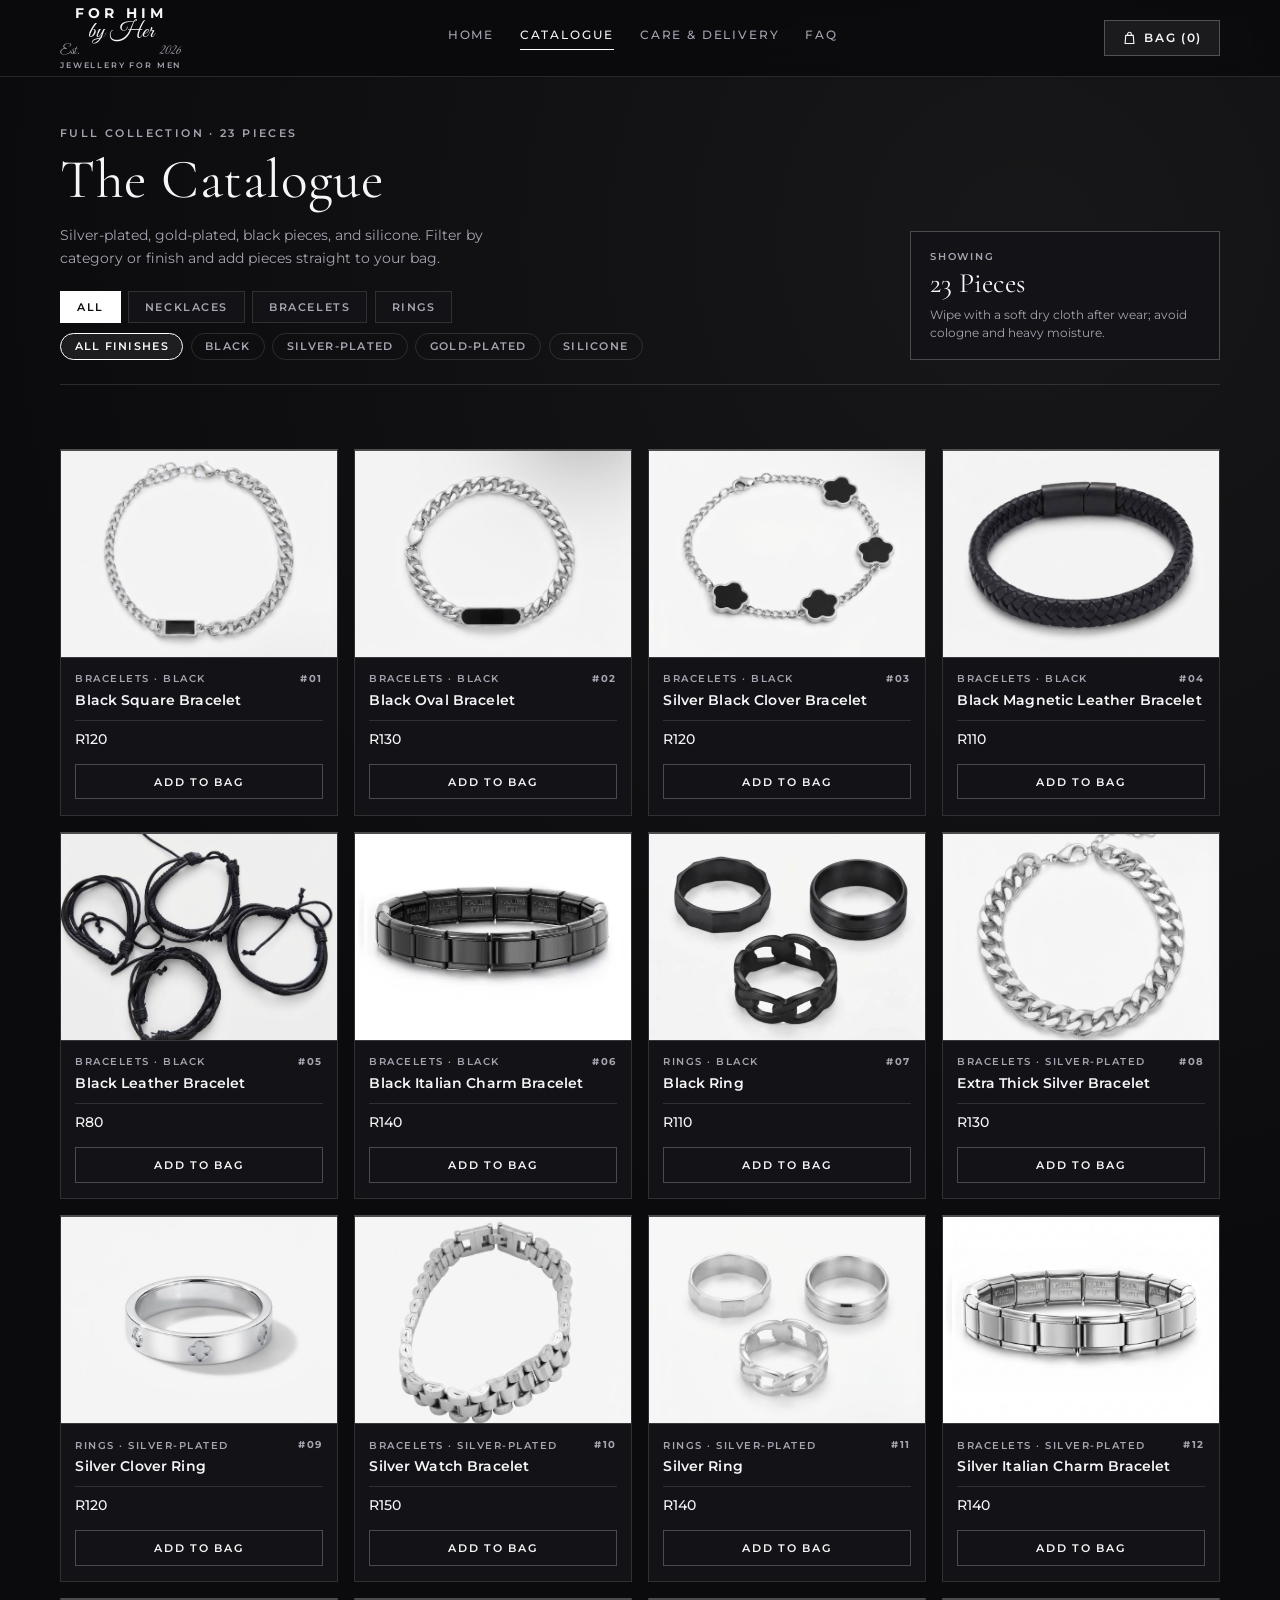
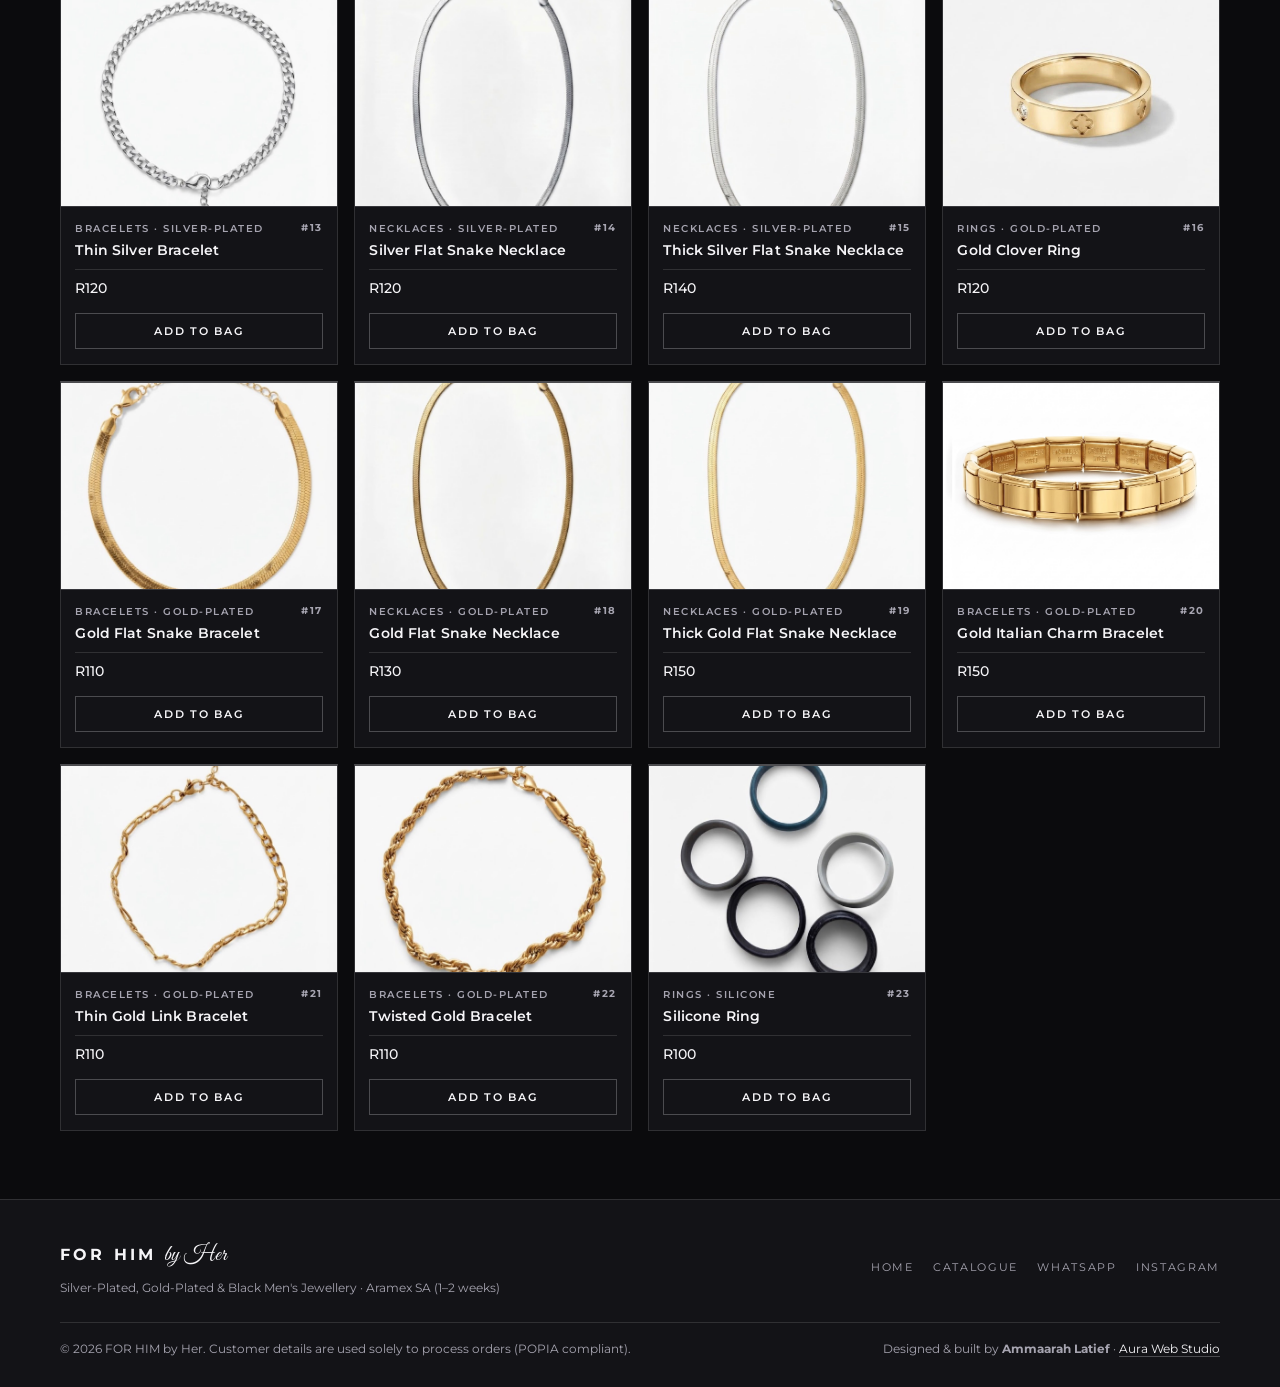
==== commit 42516996: "update index.html, catalogue.html, style.css, script.js" ====
--- a/catalogue.html
+++ b/catalogue.html
@@ -24,16 +24,28 @@
         <span class="brand-sub">JEWELLERY FOR MEN</span>
       </a>
 
-      <nav class="main-nav">
+      <nav class="main-nav" id="mainNav" aria-label="Main navigation">
         <a href="index.html">HOME</a>
         <a href="catalogue.html" class="active">CATALOGUE</a>
         <a href="index.html#guide">CARE &amp; DELIVERY</a>
         <a href="index.html#faq">FAQ</a>
       </nav>
 
-      <button type="button" id="openBagBtn" class="bag-btn">
-        BAG (<span id="bagCount">0</span>)
-      </button>
+      <div class="header-actions">
+        <button type="button" id="openBagBtn" class="bag-btn" aria-label="Open bag">
+          <svg class="bag-icon" viewBox="0 0 24 24" width="15" height="15" fill="none" stroke="currentColor" stroke-width="1.8" aria-hidden="true">
+            <path d="M6 7h12l1 13H5L6 7z" />
+            <path d="M9 7V5a3 3 0 0 1 6 0v2" />
+          </svg>
+          <span>BAG (<span id="bagCount">0</span>)</span>
+        </button>
+
+        <button type="button" id="menuToggleBtn" class="menu-toggle-btn" aria-label="Toggle menu" aria-expanded="false" aria-controls="mainNav">
+          <span></span>
+          <span></span>
+          <span></span>
+        </button>
+      </div>
     </div>
   </header>
 
--- a/style.css
+++ b/style.css
@@ -132,7 +132,16 @@
   border-bottom-color: var(--accent);
 }
 
+.header-actions {
+  display: inline-flex;
+  align-items: center;
+  gap: 0.55rem;
+}
+
 .bag-btn {
+  display: inline-flex;
+  align-items: center;
+  gap: 0.45rem;
   background: var(--accent-soft);
   color: var(--text);
   border: 1px solid var(--line-strong);
@@ -150,6 +159,44 @@
   border-color: var(--accent);
 }
 
+.bag-icon {
+  flex-shrink: 0;
+}
+
+.menu-toggle-btn {
+  display: none;
+  flex-direction: column;
+  justify-content: center;
+  align-items: center;
+  gap: 4px;
+  width: 38px;
+  height: 38px;
+  background: transparent;
+  border: 1px solid var(--line-strong);
+  color: var(--text);
+  cursor: pointer;
+}
+
+.menu-toggle-btn span {
+  display: block;
+  width: 16px;
+  height: 1.5px;
+  background: var(--text);
+  transition: transform 0.2s ease, opacity 0.2s ease;
+}
+
+.menu-toggle-btn[aria-expanded="true"] span:nth-child(1) {
+  transform: translateY(5.5px) rotate(45deg);
+}
+
+.menu-toggle-btn[aria-expanded="true"] span:nth-child(2) {
+  opacity: 0;
+}
+
+.menu-toggle-btn[aria-expanded="true"] span:nth-child(3) {
+  transform: translateY(-5.5px) rotate(-45deg);
+}
+
 /* Hero */
 .hero {
   padding: 3.5rem 0 3rem;
@@ -161,29 +208,31 @@
 
 .hero-grid {
   display: grid;
-  grid-template-columns: 1.25fr 0.75fr;
-  gap: 2.5rem;
+  grid-template-columns: minmax(0, 1.35fr) minmax(200px, 250px);
+  gap: 2rem;
   align-items: center;
 }
 
 .hero-spotlight {
   display: flex;
   justify-content: flex-end;
+  align-self: center;
 }
 
 .spotlight-card {
-  width: 100%;
-  max-width: 290px;
+  width: 220px;
+  max-width: 100%;
   background: var(--surface);
   border: 1px solid var(--line-strong);
-  padding: 0.65rem;
-  box-shadow: 0 18px 40px rgba(0, 0, 0, 0.45);
+  padding: 0.55rem;
+  box-shadow: 0 14px 32px rgba(0, 0, 0, 0.45);
 }
 
 .spotlight-card img {
   width: 100%;
-  aspect-ratio: 4 / 3;
-  object-fit: cover;
+  height: auto;
+  max-height: 170px;
+  object-fit: contain;
   background: var(--surface-2);
 }
 
@@ -810,17 +859,47 @@
 }
 
 @media (max-width: 720px) {
+  .menu-toggle-btn {
+    display: inline-flex;
+  }
+
   .main-nav {
     display: none;
+    position: absolute;
+    top: 76px;
+    left: 0;
+    right: 0;
+    flex-direction: column;
+    gap: 0;
+    background: var(--surface);
+    border-bottom: 1px solid var(--line-strong);
+    z-index: 45;
+  }
+
+  .main-nav.open {
+    display: flex;
+  }
+
+  .main-nav a {
+    padding: 0.9rem 4%;
+    border-bottom: 1px solid var(--line);
+  }
+
+  .main-nav a:last-child {
+    border-bottom: 0;
   }
 
   .hero-grid {
     grid-template-columns: 1fr;
-    gap: 1.75rem;
+    gap: 1.5rem;
   }
 
   .hero-spotlight {
-    justify-content: flex-start;
+    justify-content: flex-end;
+  }
+
+  .spotlight-card {
+    width: 170px;
   }
 
   .product-grid {
